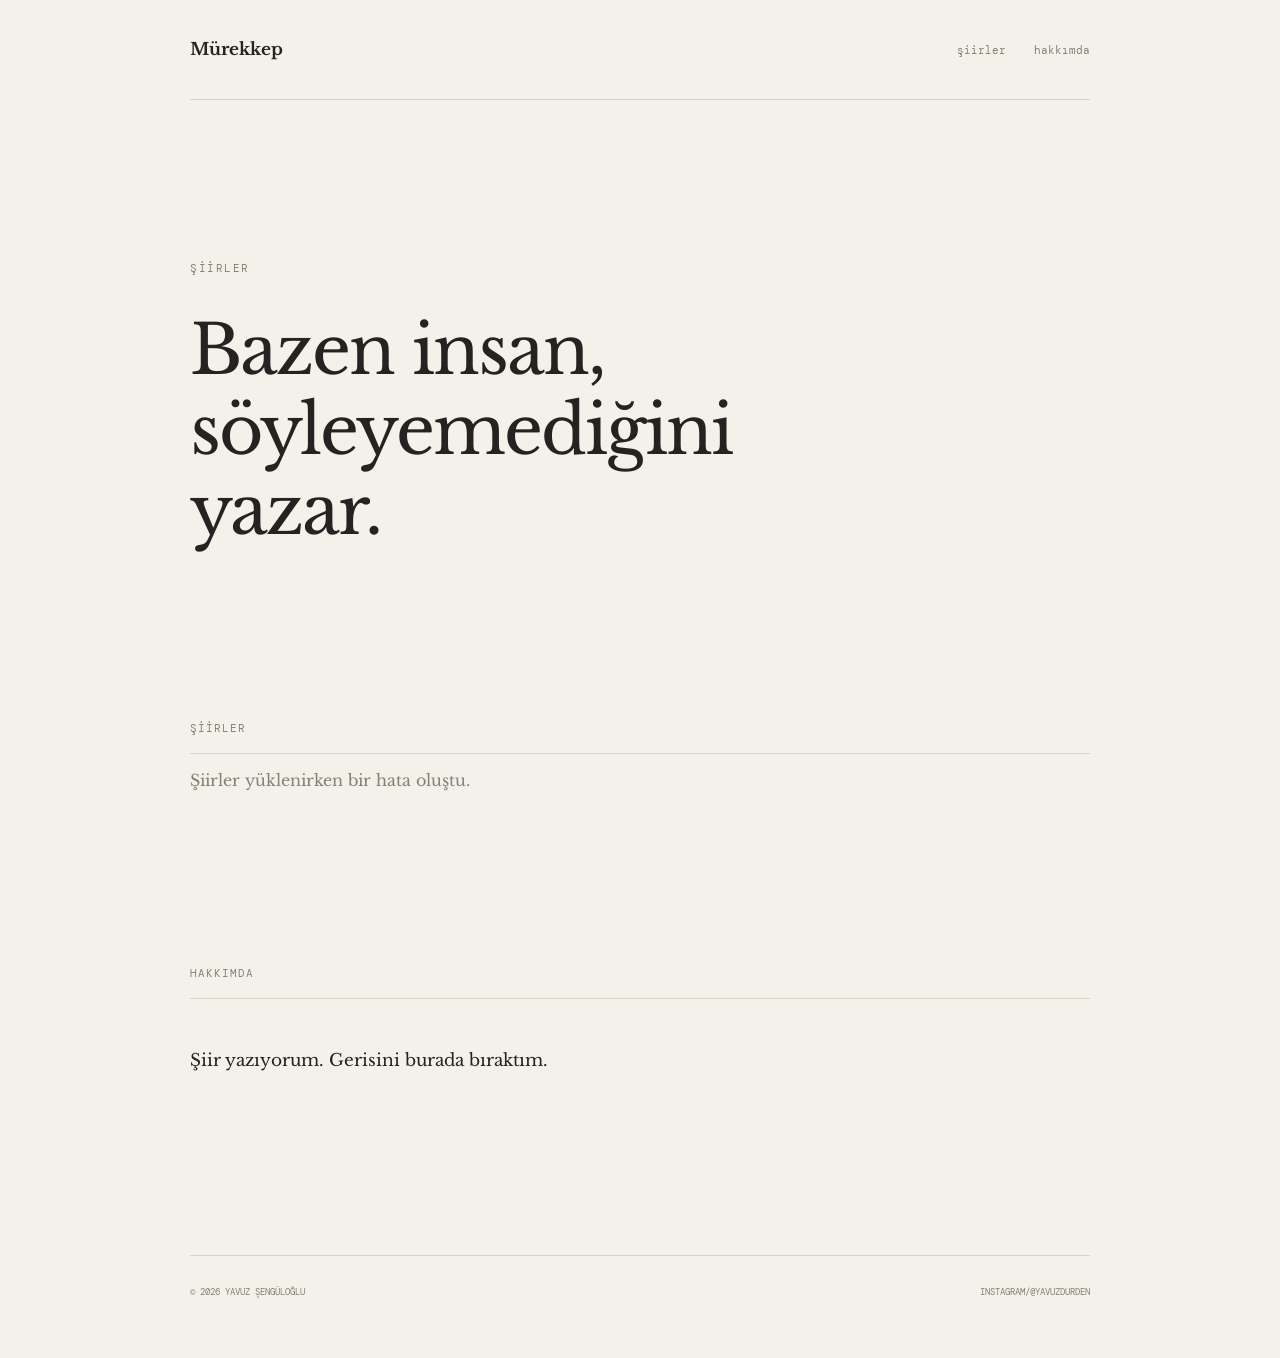
==== index.html @ 3bd0ef18 "Update placeholder text in index.html" ====
<!DOCTYPE html>
<html lang="tr">
<head>
    <meta charset="UTF-8">
    <meta name="viewport" content="width=device-width, initial-scale=1.0">

    <title>Mehmet — Şiirler</title>

    <link rel="stylesheet" href="style.css">
</head>

<body>

    <main class="container">

        <header>
            <a href="./" class="logo">Mürekkep</a>

            <nav>
                <a href="#siirler">şiirler</a>
                <a href="#hakkimda">hakkımda</a>
            </nav>
        </header>


        <section class="hero">

            <p class="eyebrow">Şiirler</p>

            <h1>
                Bazen insan,<br>
                söyleyemediğini yazar.
            </h1>

        </section>


        <section id="siirler" class="poems">

            <div class="section-title">
                <span>şiirler</span>
                <span id="poem-count"></span>
            </div>

            <div id="poem-list"></div>

        </section>


        <section id="poem-view" class="poem-view hidden">

            <button id="back-button">← şiirler</button>

            <article>

                <p class="poem-date" id="poem-date"></p>

                <h2 id="poem-title"></h2>

                <div id="poem-content" class="poem-content"></div>

            </article>

            <div class="poem-navigation">

                <button id="previous-button">← önceki</button>

                <button id="next-button">sonraki →</button>

            </div>

        </section>


        <section id="hakkimda" class="about">

            <div class="section-title">
                <span>hakkımda</span>
            </div>

            <p>
                Şiir yazıyorum.
                Gerisini burada bıraktım.
            </p>

        </section>


        <footer>
            <span>© 2026 Yavuz Şengüloğlu</span>
            <span>INSTAGRAM/@yavuzdurden</span>
        </footer>

    </main>

    <script src="script.js"></script>

</body>
</html>
---- style.css ----
@import url('https://fonts.googleapis.com/css2?family=DM+Mono:wght@400&family=Libre+Baskerville:wght@400;700&display=swap');


:root {
    --background: #f4f1eb;
    --text: #242321;
    --muted: #858078;
    --line: #d8d3ca;
}


* {
    box-sizing: border-box;
}


html {
    scroll-behavior: smooth;
}


body {
    margin: 0;

    background: var(--background);
    color: var(--text);

    font-family: "Libre Baskerville", Georgia, serif;

    -webkit-font-smoothing: antialiased;
}


.container {
    width: min(900px, calc(100% - 48px));
    margin: 0 auto;
}


/* HEADER */

header {
    height: 100px;

    display: flex;
    align-items: center;
    justify-content: space-between;

    border-bottom: 1px solid var(--line);
}


.logo {
    color: var(--text);
    text-decoration: none;

    font-size: 17px;
    font-weight: 700;
}


nav {
    display: flex;
    gap: 28px;
}


nav a {
    color: var(--muted);
    text-decoration: none;

    font-family: "DM Mono", monospace;
    font-size: 11px;

    transition: color 0.2s ease;
}


nav a:hover {
    color: var(--text);
}


/* HERO */

.hero {
    padding: 150px 0 170px;
}


.eyebrow {
    margin-bottom: 35px;

    color: var(--muted);

    font-family: "DM Mono", monospace;
    font-size: 11px;

    text-transform: uppercase;
    letter-spacing: 1.5px;
}


.hero h1 {
    max-width: 650px;

    margin: 0;

    font-size: clamp(38px, 6vw, 68px);
    line-height: 1.18;
    font-weight: 400;

    letter-spacing: -2px;
}


/* SECTION */

.section-title {
    display: flex;
    justify-content: space-between;

    padding-bottom: 18px;

    border-bottom: 1px solid var(--line);

    color: var(--muted);

    font-family: "DM Mono", monospace;
    font-size: 11px;

    text-transform: uppercase;
    letter-spacing: 1px;
}


/* POEM LIST */

.poems {
    padding-bottom: 160px;
}


.poem-item {
    display: flex;
    justify-content: space-between;
    align-items: baseline;

    padding: 28px 0;

    border-bottom: 1px solid var(--line);

    cursor: pointer;

    transition: opacity 0.2s ease;
}


.poem-item:hover {
    opacity: 0.55;
}


.poem-item h3 {
    margin: 0;

    font-size: 21px;
    font-weight: 400;
}


.poem-item span {
    color: var(--muted);

    font-family: "DM Mono", monospace;
    font-size: 10px;
}


/* POEM VIEW */

.poem-view {
    padding: 30px 0 160px;
}


.hidden {
    display: none;
}


#back-button {
    margin-bottom: 100px;

    padding: 0;

    border: 0;

    background: none;

    color: var(--muted);

    font-family: "DM Mono", monospace;
    font-size: 11px;

    cursor: pointer;
}


.poem-view article {
    max-width: 620px;
    margin: 0 auto;
}


.poem-date {
    margin-bottom: 35px;

    color: var(--muted);

    font-family: "DM Mono", monospace;
    font-size: 10px;
}


.poem-view h2 {
    margin: 0 0 60px;

    font-size: clamp(34px, 5vw, 52px);
    line-height: 1.2;
    font-weight: 400;
}


.poem-content {
    white-space: pre-line;

    font-size: 18px;
    line-height: 2.05;
}


.poem-navigation {
    max-width: 620px;

    margin: 120px auto 0;

    display: flex;
    justify-content: space-between;
}


.poem-navigation button {
    border: 0;
    background: none;

    color: var(--muted);

    font-family: "DM Mono", monospace;
    font-size: 10px;

    cursor: pointer;
}


.poem-navigation button:hover {
    color: var(--text);
}


/* ABOUT */

.about {
    padding-bottom: 160px;
}


.about p {
    max-width: 550px;

    margin-top: 45px;

    font-size: 17px;
    line-height: 2;
}


/* FOOTER */

footer {
    padding: 30px 0 60px;

    border-top: 1px solid var(--line);

    display: flex;
    justify-content: space-between;

    color: var(--muted);

    font-family: "DM Mono", monospace;
    font-size: 9px;

    text-transform: uppercase;
}


/* MOBILE */

@media (max-width: 600px) {

    .container {
        width: min(100% - 32px, 900px);
    }


    header {
        height: 80px;
    }


    .hero {
        padding: 100px 0 120px;
    }


    .hero h1 {
        letter-spacing: -1.5px;
    }


    .poem-item {
        gap: 20px;
    }


    .poem-item h3 {
        font-size: 17px;
    }


    .poem-content {
        font-size: 16px;
        line-height: 2;
    }


    footer {
        flex-direction: column;
        gap: 10px;
    }
}
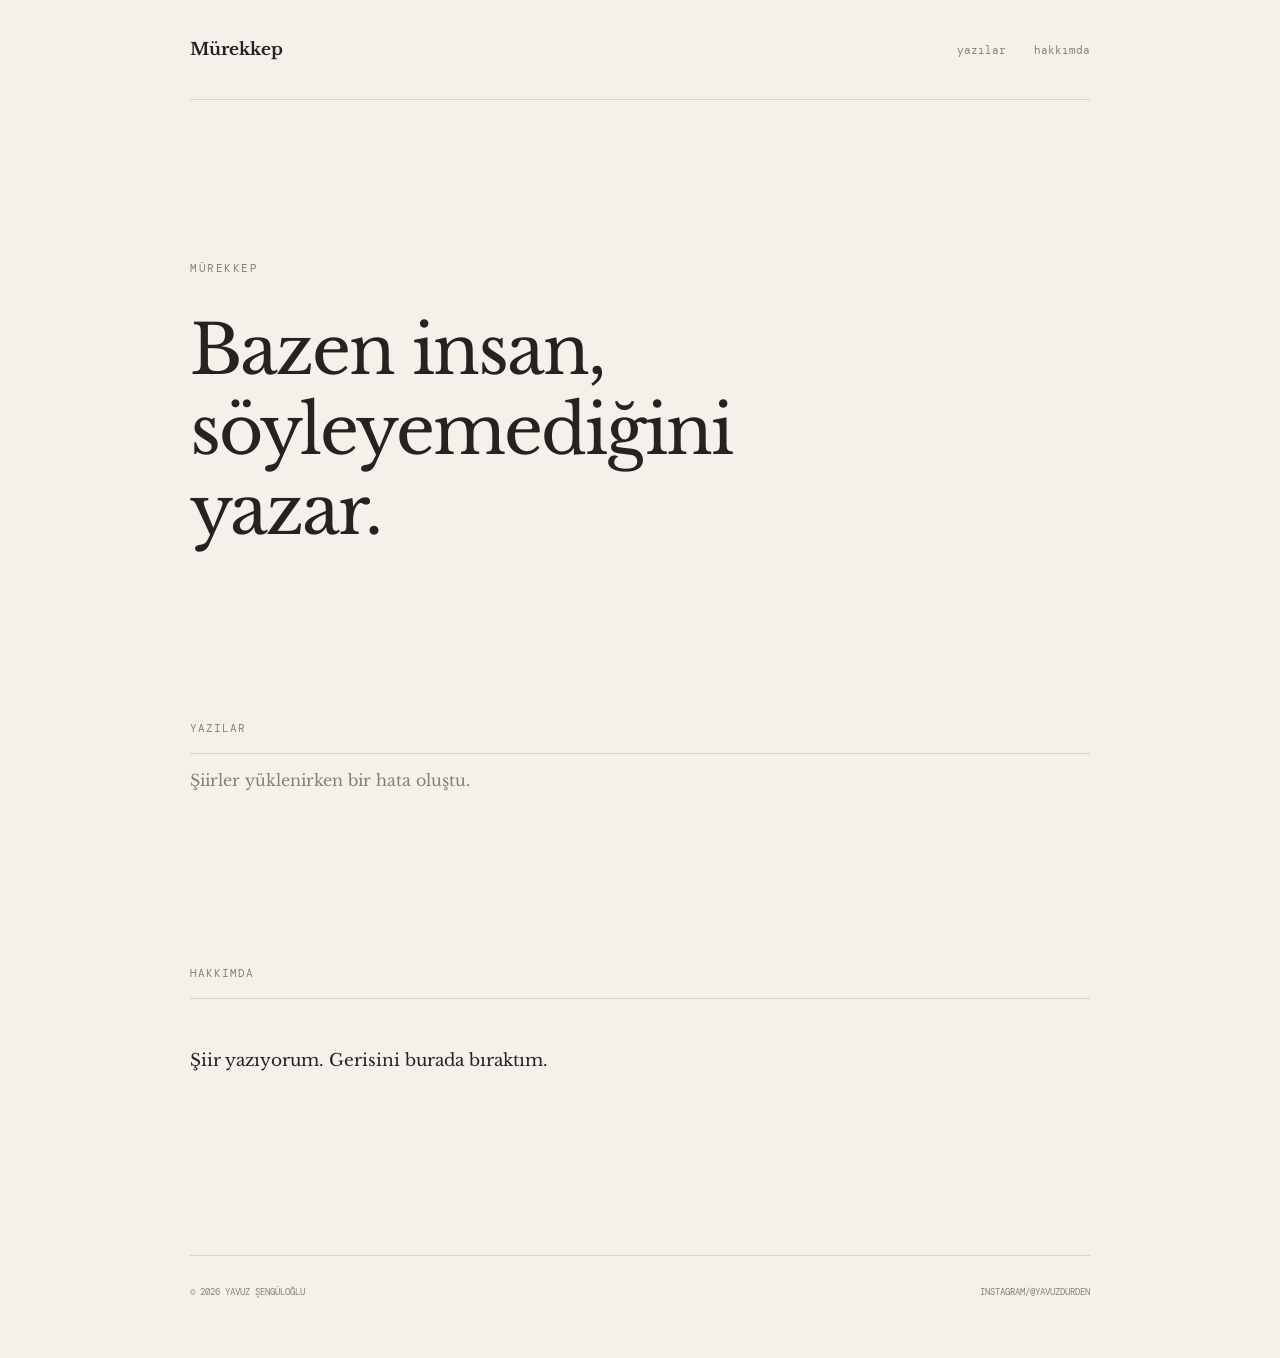
==== commit e4abd7dd: "Update page title and navigation text" ====
--- a/index.html
+++ b/index.html
@@ -4,7 +4,19 @@
     <meta charset="UTF-8">
     <meta name="viewport" content="width=device-width, initial-scale=1.0">
 
-    <title>Mehmet — Şiirler</title>
+    <title>Mürekkep</title>
+
+    <meta name="description" content="Bazı şeyler yazılınca hafifler.">
+
+    <meta property="og:type" content="website">
+    <meta property="og:title" content="Mürekkep">
+    <meta property="og:description" content="Bazı şeyler yazılınca hafifler.">
+    <meta property="og:url" content="https://ysenguloglu.github.io/">
+    <meta property="og:site_name" content="Mürekkep">
+
+    <meta name="twitter:card" content="summary">
+    <meta name="twitter:title" content="Mürekkep">
+    <meta name="twitter:description" content="Bazı şeyler yazılınca hafifler.">
 
     <link rel="stylesheet" href="style.css">
 </head>
@@ -17,7 +29,7 @@
             <a href="./" class="logo">Mürekkep</a>
 
             <nav>
-                <a href="#siirler">şiirler</a>
+                <a href="#siirler">yazılar</a>
                 <a href="#hakkimda">hakkımda</a>
             </nav>
         </header>
@@ -25,7 +37,7 @@
 
         <section class="hero">
 
-            <p class="eyebrow">Şiirler</p>
+            <p class="eyebrow">Mürekkep</p>
 
             <h1>
                 Bazen insan,<br>
@@ -38,7 +50,7 @@
         <section id="siirler" class="poems">
 
             <div class="section-title">
-                <span>şiirler</span>
+                <span>yazılar</span>
                 <span id="poem-count"></span>
             </div>
 
@@ -49,7 +61,7 @@
 
         <section id="poem-view" class="poem-view hidden">
 
-            <button id="back-button">← şiirler</button>
+            <button id="back-button">← yazılar</button>
 
             <article>
 
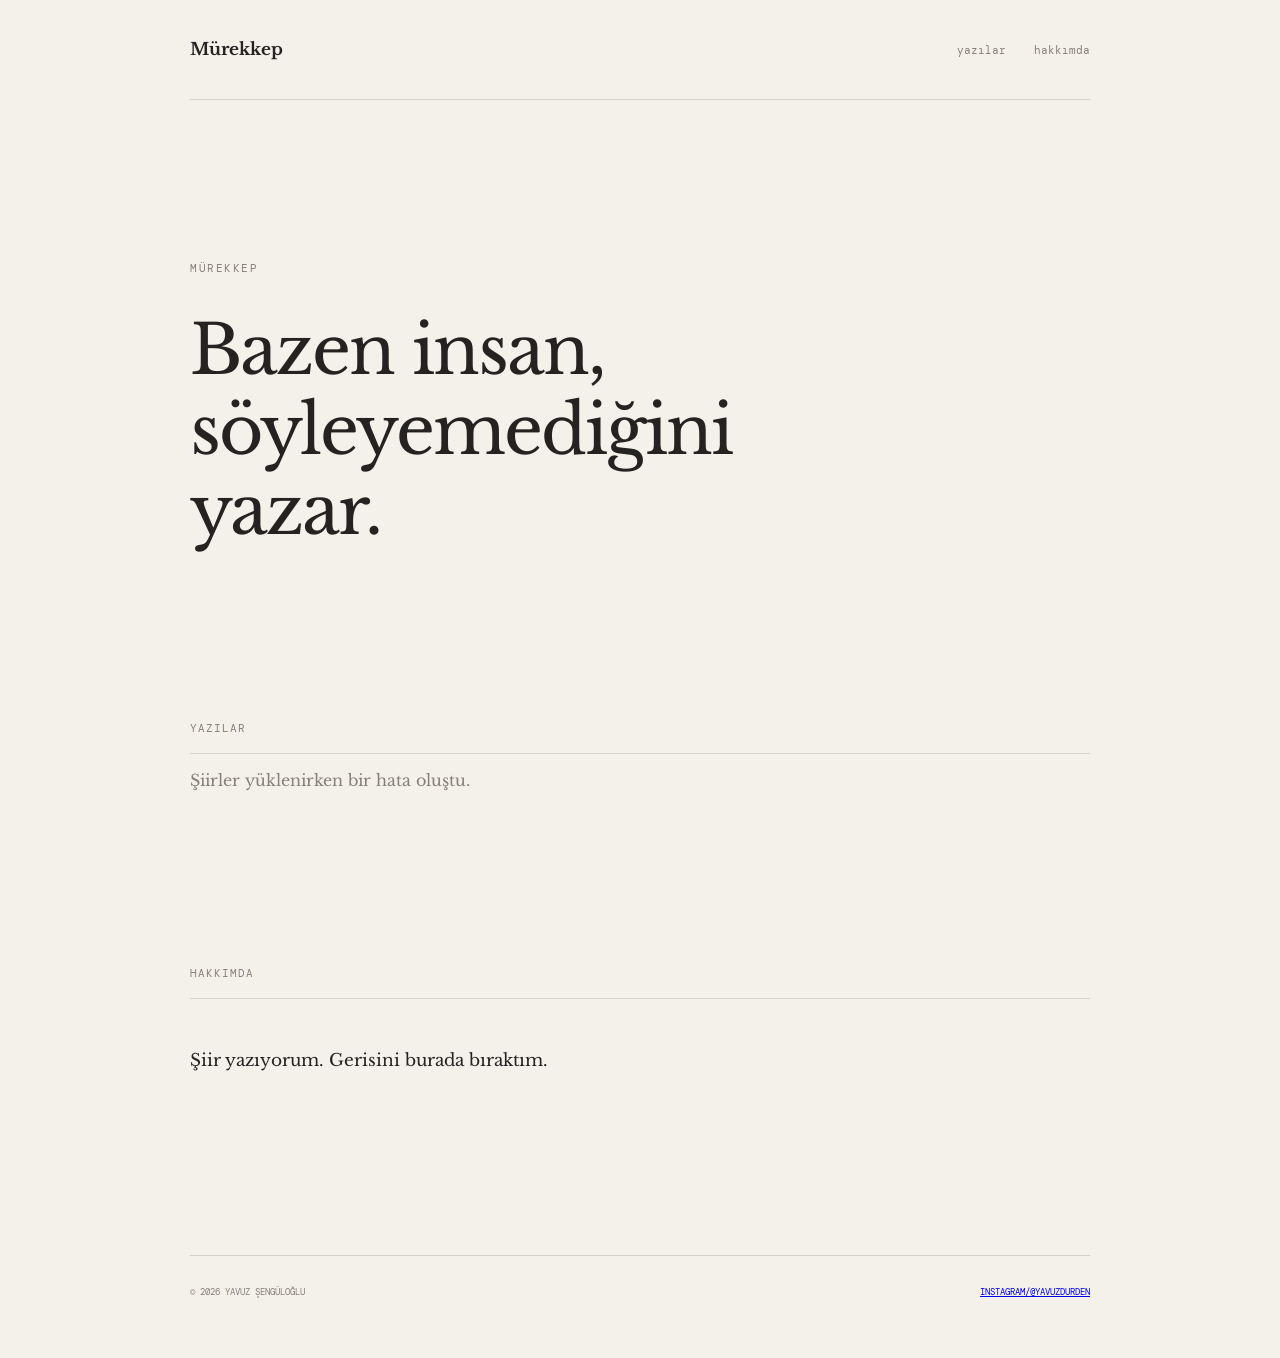
==== commit 49140c9f: "Update Instagram link in footer" ====
--- a/index.html
+++ b/index.html
@@ -100,7 +100,9 @@
 
         <footer>
             <span>© 2026 Yavuz Şengüloğlu</span>
-            <span>INSTAGRAM/@yavuzdurden</span>
+            <a href="https://www.instagram.com/yavuzdurden/" target="_blank" rel="noopener noreferrer">
+            INSTAGRAM/@YAVUZDURDEN
+            </a>
         </footer>
 
     </main>
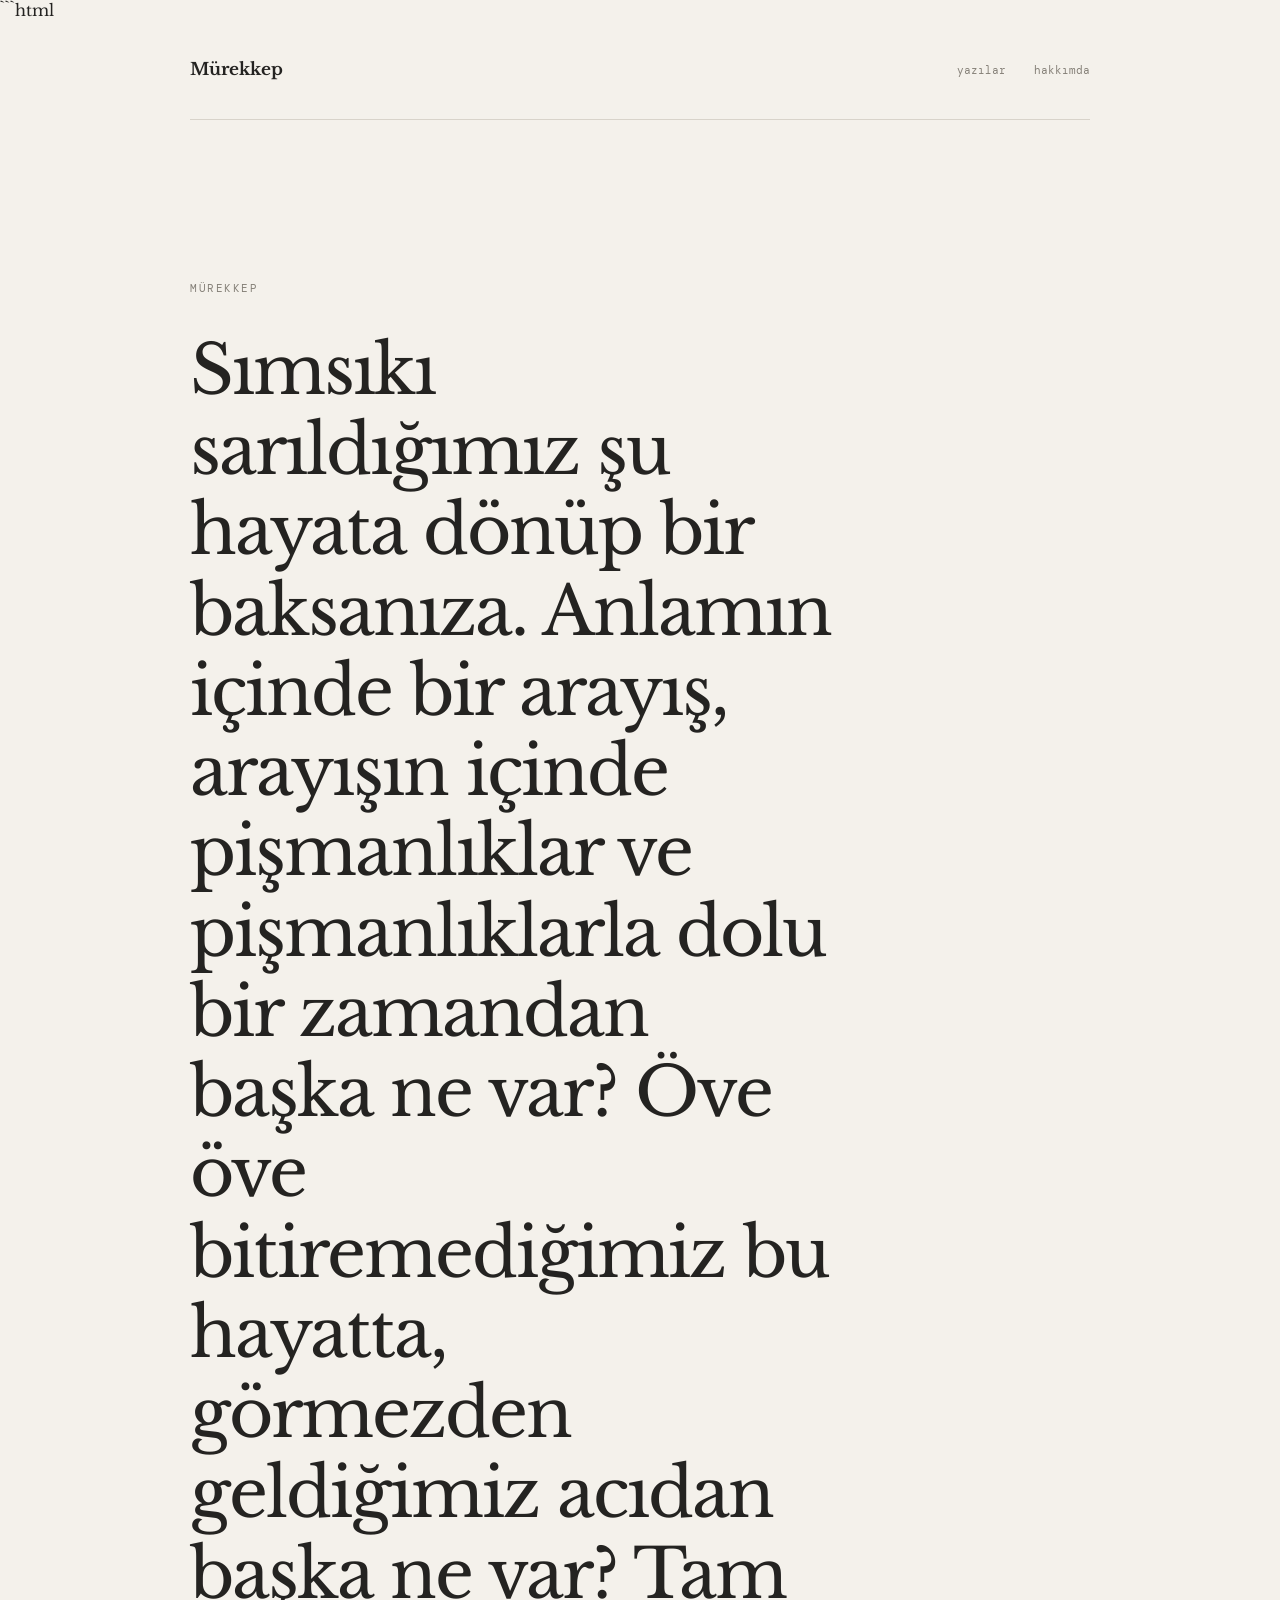
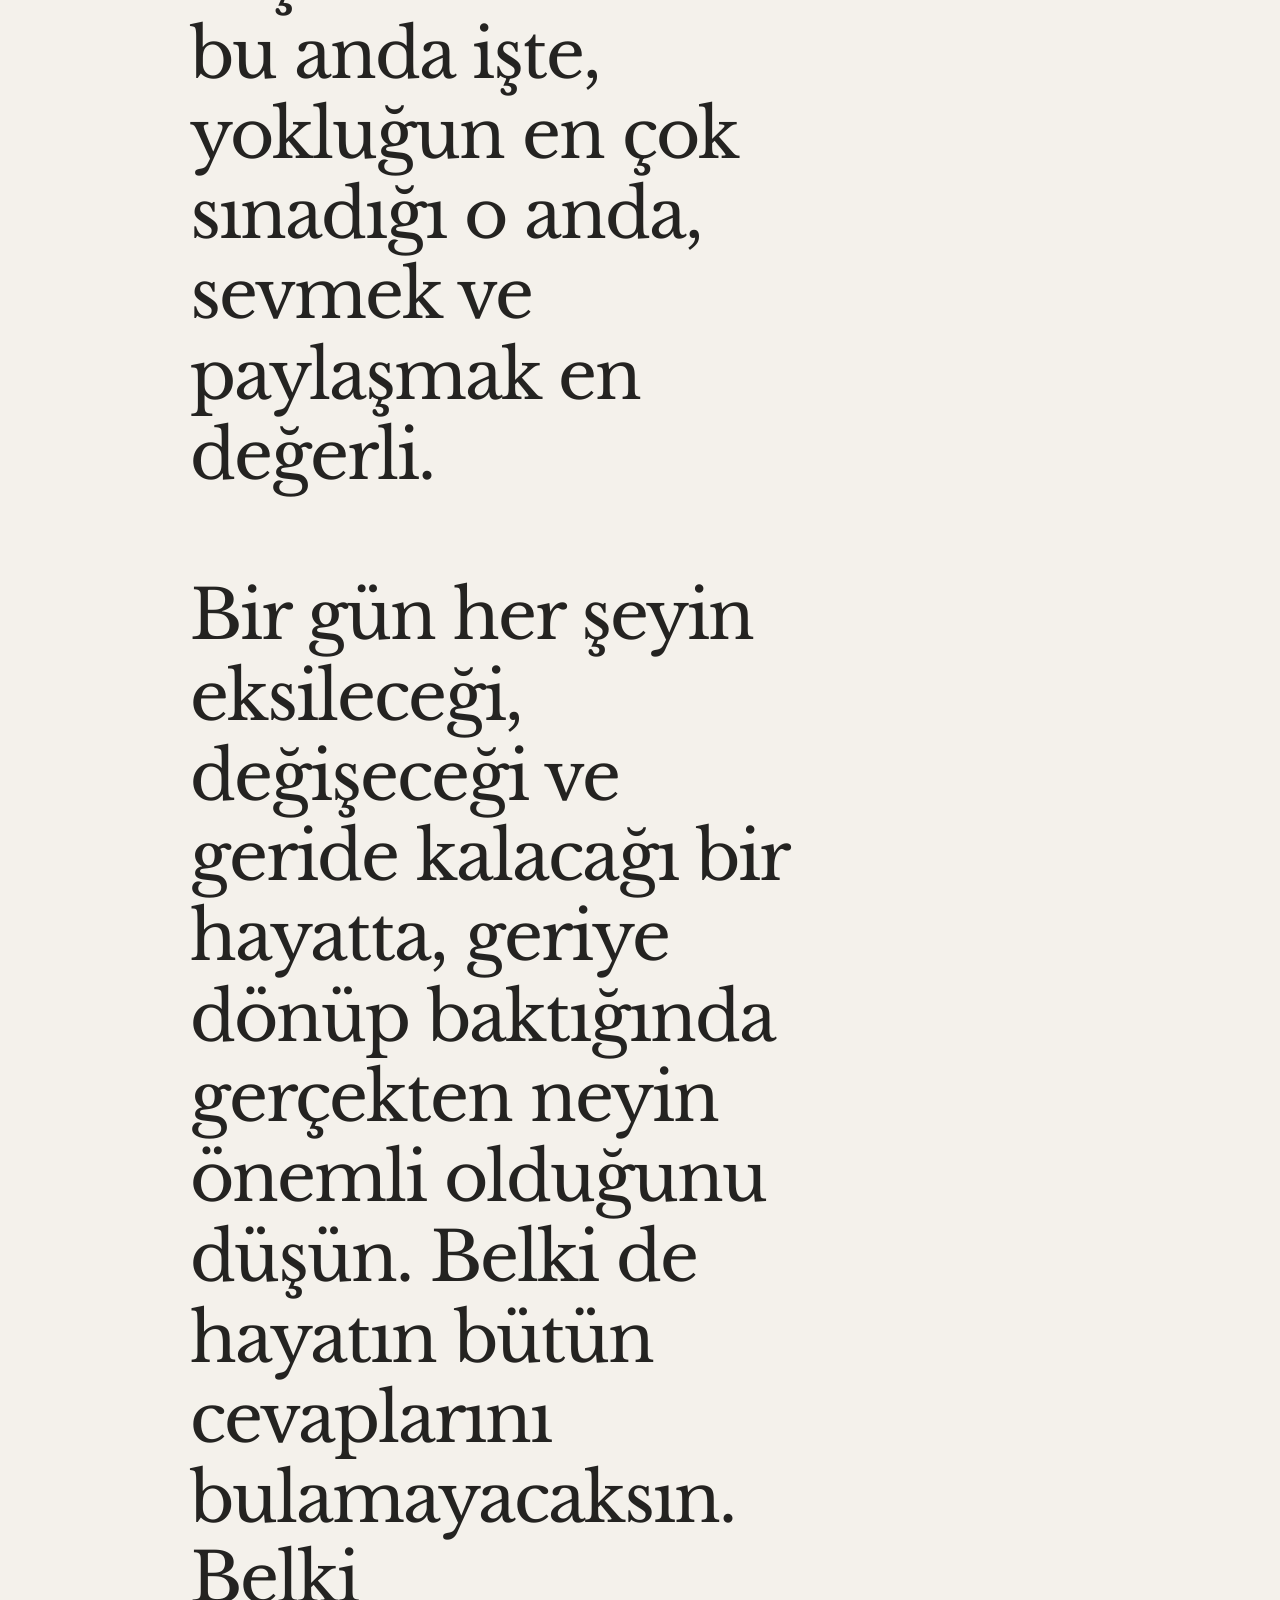
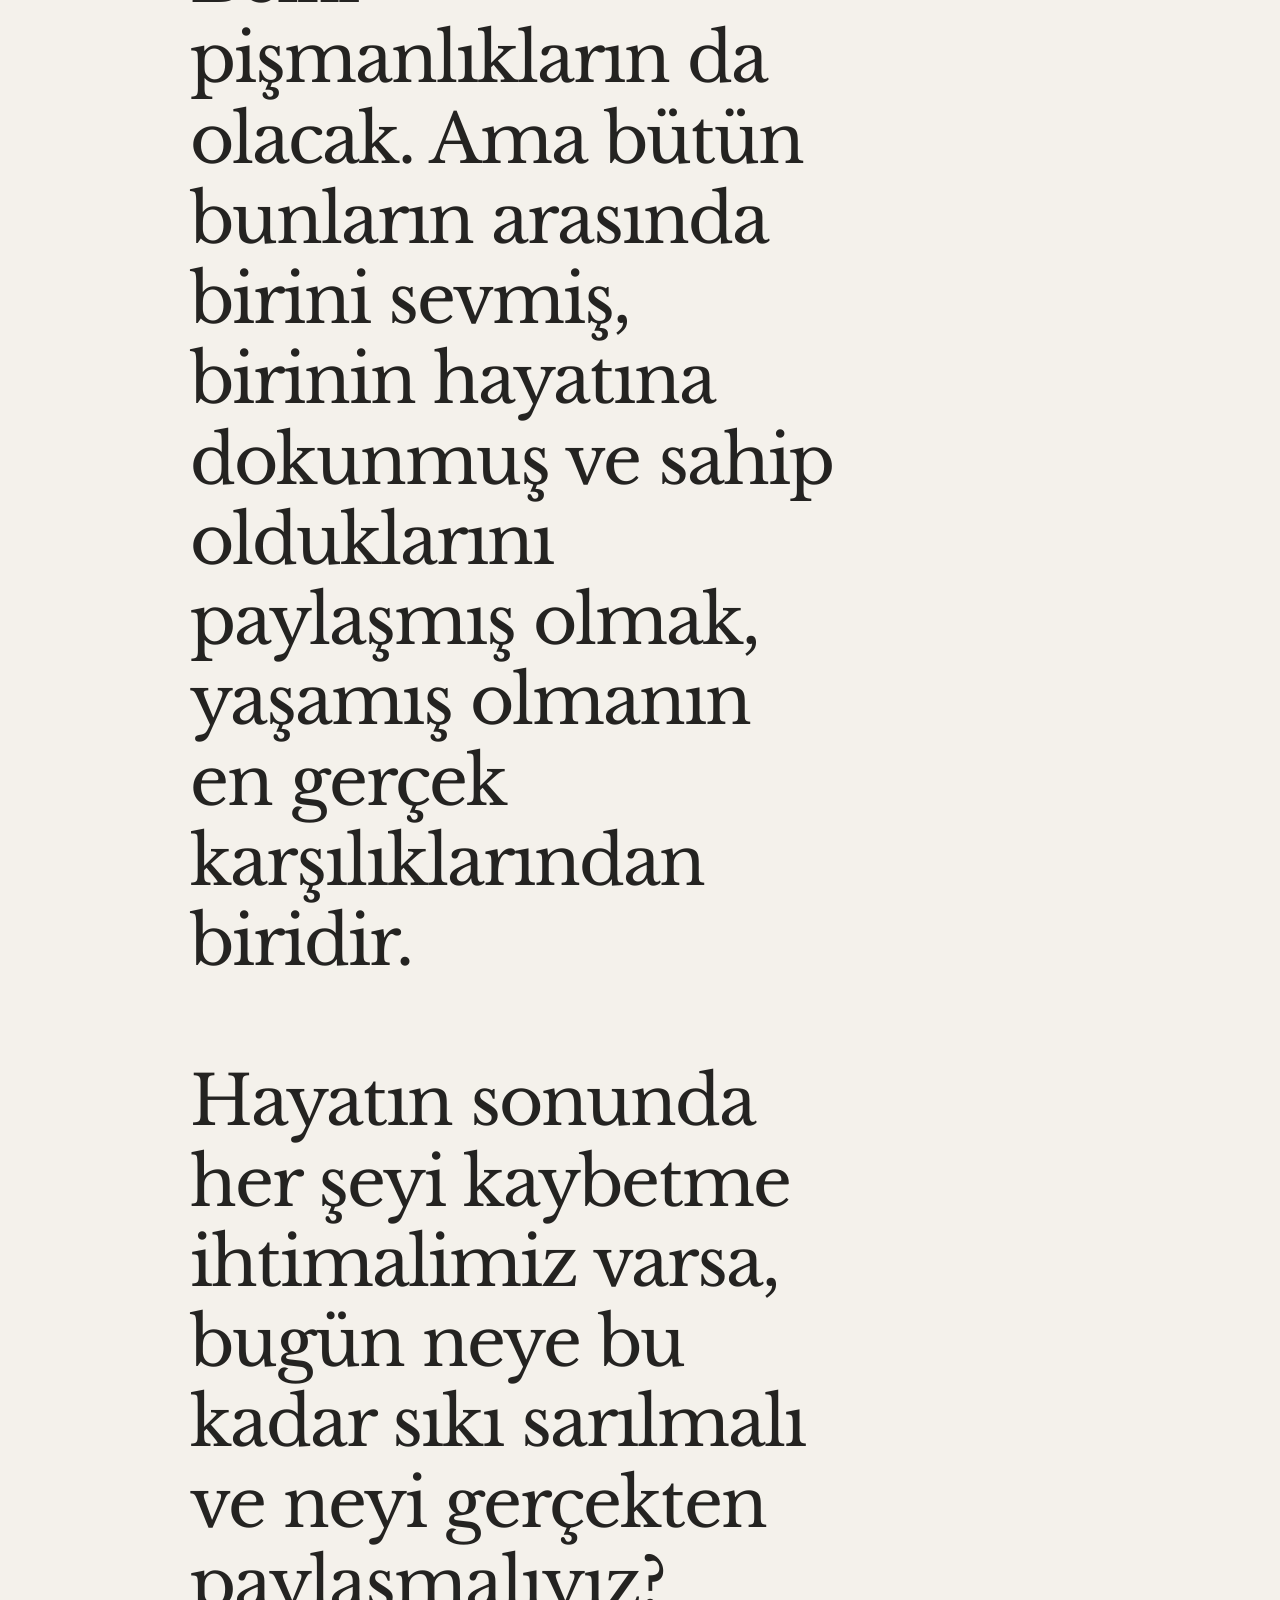
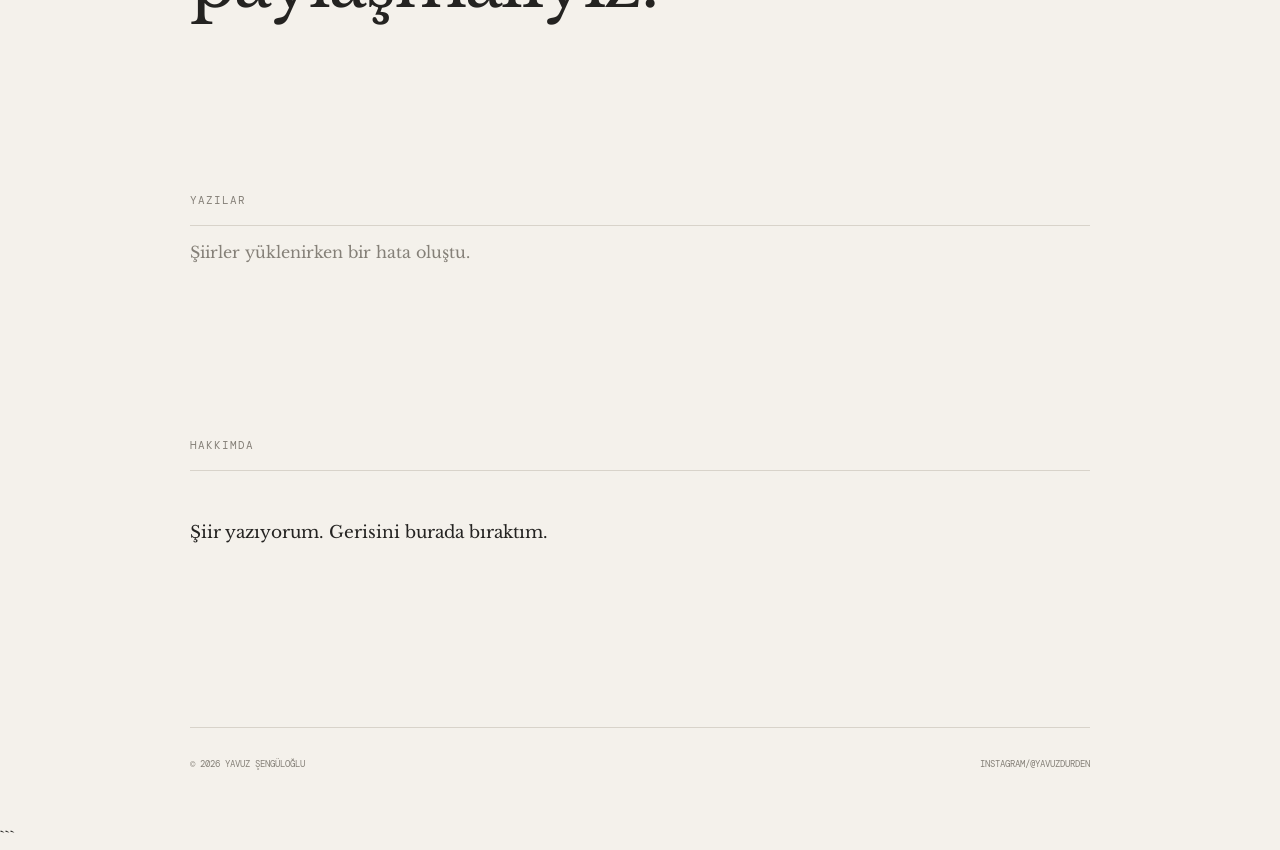
==== commit a8795d74: "Revise main heading content in index.html Updated the content of the main heading in index.html to r" ====
--- a/index.html
+++ b/index.html
@@ -1,3 +1,4 @@
+```html
 <!DOCTYPE html>
 <html lang="tr">
 <head>
@@ -40,8 +41,15 @@
             <p class="eyebrow">Mürekkep</p>
 
             <h1>
-                Bazen insan,<br>
-                söyleyemediğini yazar.
+                Sımsıkı sarıldığımız şu hayata dönüp bir baksanıza. Anlamın içinde bir arayış, arayışın içinde pişmanlıklar ve pişmanlıklarla dolu bir zamandan başka ne var? Öve öve bitiremediğimiz bu hayatta, görmezden geldiğimiz acıdan başka ne var? Tam bu anda işte, yokluğun en çok sınadığı o anda, sevmek ve paylaşmak en değerli.
+
+                <br><br>
+
+                Bir gün her şeyin eksileceği, değişeceği ve geride kalacağı bir hayatta, geriye dönüp baktığında gerçekten neyin önemli olduğunu düşün. Belki de hayatın bütün cevaplarını bulamayacaksın. Belki pişmanlıkların da olacak. Ama bütün bunların arasında birini sevmiş, birinin hayatına dokunmuş ve sahip olduklarını paylaşmış olmak, yaşamış olmanın en gerçek karşılıklarından biridir.
+
+                <br><br>
+
+                Hayatın sonunda her şeyi kaybetme ihtimalimiz varsa, bugün neye bu kadar sıkı sarılmalı ve neyi gerçekten paylaşmalıyız?
             </h1>
 
         </section>
@@ -111,3 +119,4 @@
 
 </body>
 </html>
+```
--- a/style.css
+++ b/style.css
@@ -349,3 +349,12 @@
         gap: 10px;
     }
 }
+    
+    footer a {
+        color: inherit;
+        text-decoration: none;
+}
+
+    footer a:hover {
+        opacity: 0.6;
+}
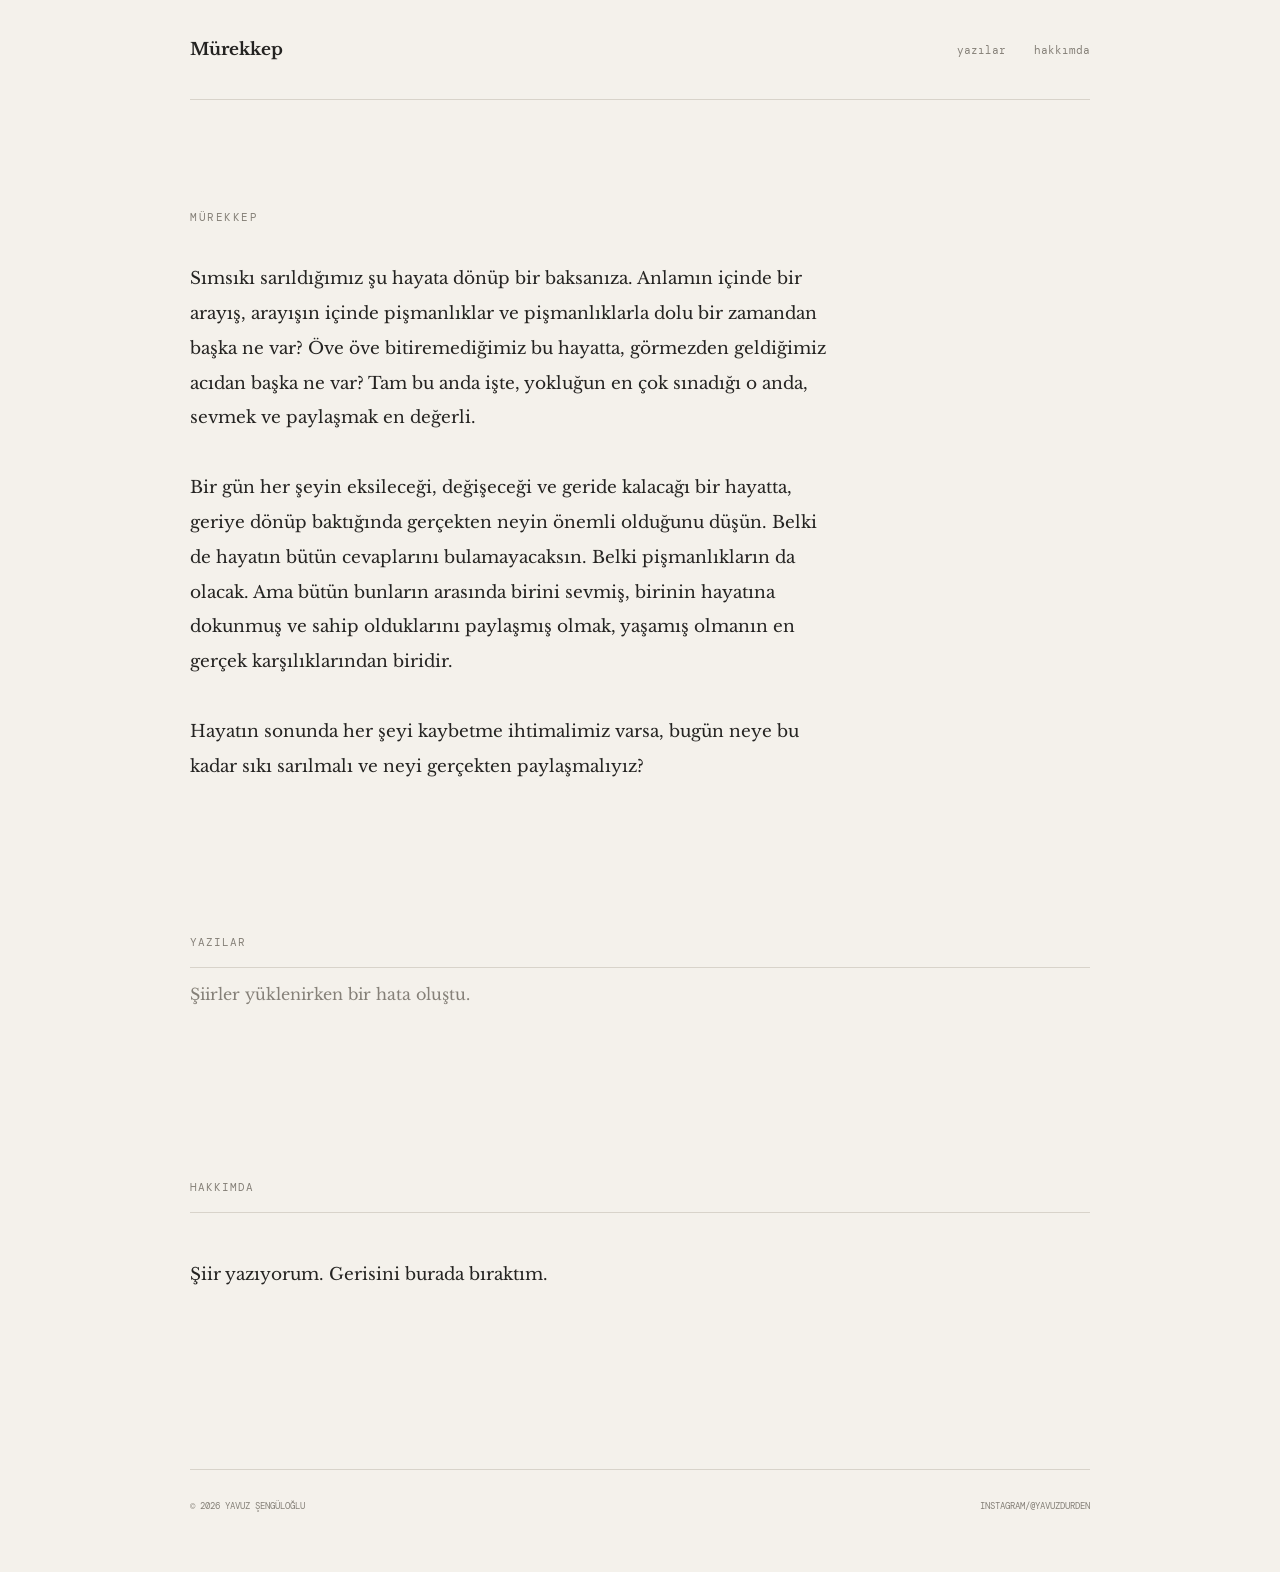
==== commit 0dd46f14: "Fix HTML structure by removing code block formatting" ====
--- a/index.html
+++ b/index.html
@@ -1,4 +1,3 @@
-```html
 <!DOCTYPE html>
 <html lang="tr">
 <head>
@@ -119,4 +118,3 @@
 
 </body>
 </html>
-```
--- a/style.css
+++ b/style.css
@@ -1,3 +1,4 @@
+
 @import url('https://fonts.googleapis.com/css2?family=DM+Mono:wght@400&family=Libre+Baskerville:wght@400;700&display=swap');
 
 
@@ -21,12 +22,9 @@
 
 body {
     margin: 0;
-
     background: var(--background);
     color: var(--text);
-
     font-family: "Libre Baskerville", Georgia, serif;
-
     -webkit-font-smoothing: antialiased;
 }
 
@@ -41,11 +39,9 @@
 
 header {
     height: 100px;
-
     display: flex;
     align-items: center;
     justify-content: space-between;
-
     border-bottom: 1px solid var(--line);
 }
 
@@ -53,7 +49,6 @@
 .logo {
     color: var(--text);
     text-decoration: none;
-
     font-size: 17px;
     font-weight: 700;
 }
@@ -68,10 +63,8 @@
 nav a {
     color: var(--muted);
     text-decoration: none;
-
     font-family: "DM Mono", monospace;
     font-size: 11px;
-
     transition: color 0.2s ease;
 }
 
@@ -84,18 +77,15 @@
 /* HERO */
 
 .hero {
-    padding: 150px 0 170px;
+    padding: 110px 0 150px;
 }
 
 
 .eyebrow {
-    margin-bottom: 35px;
-
-    color: var(--muted);
-
+    margin: 0 0 38px;
+    color: var(--muted);
     font-family: "DM Mono", monospace;
     font-size: 11px;
-
     text-transform: uppercase;
     letter-spacing: 1.5px;
 }
@@ -103,14 +93,11 @@
 
 .hero h1 {
     max-width: 650px;
-
     margin: 0;
-
-    font-size: clamp(38px, 6vw, 68px);
-    line-height: 1.18;
+    font-size: 17px;
+    line-height: 2.05;
     font-weight: 400;
-
-    letter-spacing: -2px;
+    letter-spacing: 0;
 }
 
 
@@ -119,16 +106,11 @@
 .section-title {
     display: flex;
     justify-content: space-between;
-
     padding-bottom: 18px;
-
     border-bottom: 1px solid var(--line);
-
-    color: var(--muted);
-
+    color: var(--muted);
     font-family: "DM Mono", monospace;
     font-size: 11px;
-
     text-transform: uppercase;
     letter-spacing: 1px;
 }
@@ -145,13 +127,9 @@
     display: flex;
     justify-content: space-between;
     align-items: baseline;
-
     padding: 28px 0;
-
     border-bottom: 1px solid var(--line);
-
     cursor: pointer;
-
     transition: opacity 0.2s ease;
 }
 
@@ -163,7 +141,6 @@
 
 .poem-item h3 {
     margin: 0;
-
     font-size: 21px;
     font-weight: 400;
 }
@@ -171,7 +148,6 @@
 
 .poem-item span {
     color: var(--muted);
-
     font-family: "DM Mono", monospace;
     font-size: 10px;
 }
@@ -191,18 +167,12 @@
 
 #back-button {
     margin-bottom: 100px;
-
     padding: 0;
-
     border: 0;
-
     background: none;
-
-    color: var(--muted);
-
+    color: var(--muted);
     font-family: "DM Mono", monospace;
     font-size: 11px;
-
     cursor: pointer;
 }
 
@@ -215,9 +185,7 @@
 
 .poem-date {
     margin-bottom: 35px;
-
-    color: var(--muted);
-
+    color: var(--muted);
     font-family: "DM Mono", monospace;
     font-size: 10px;
 }
@@ -225,7 +193,6 @@
 
 .poem-view h2 {
     margin: 0 0 60px;
-
     font-size: clamp(34px, 5vw, 52px);
     line-height: 1.2;
     font-weight: 400;
@@ -234,7 +201,6 @@
 
 .poem-content {
     white-space: pre-line;
-
     font-size: 18px;
     line-height: 2.05;
 }
@@ -242,9 +208,7 @@
 
 .poem-navigation {
     max-width: 620px;
-
     margin: 120px auto 0;
-
     display: flex;
     justify-content: space-between;
 }
@@ -253,12 +217,9 @@
 .poem-navigation button {
     border: 0;
     background: none;
-
-    color: var(--muted);
-
+    color: var(--muted);
     font-family: "DM Mono", monospace;
     font-size: 10px;
-
     cursor: pointer;
 }
 
@@ -277,9 +238,7 @@
 
 .about p {
     max-width: 550px;
-
     margin-top: 45px;
-
     font-size: 17px;
     line-height: 2;
 }
@@ -289,27 +248,33 @@
 
 footer {
     padding: 30px 0 60px;
-
     border-top: 1px solid var(--line);
-
-    display: flex;
-    justify-content: space-between;
-
-    color: var(--muted);
-
+    display: flex;
+    justify-content: space-between;
+    color: var(--muted);
     font-family: "DM Mono", monospace;
     font-size: 9px;
-
     text-transform: uppercase;
 }
 
 
+footer a {
+    color: inherit;
+    text-decoration: none;
+}
+
+
+footer a:hover {
+    opacity: 0.6;
+}
+
+
 /* MOBILE */
 
 @media (max-width: 600px) {
 
     .container {
-        width: min(100% - 32px, 900px);
+        width: calc(100% - 32px);
     }
 
 
@@ -318,13 +283,30 @@
     }
 
 
+    nav {
+        gap: 18px;
+    }
+
+
     .hero {
-        padding: 100px 0 120px;
+        padding: 80px 0 100px;
+    }
+
+
+    .eyebrow {
+        margin-bottom: 30px;
     }
 
 
     .hero h1 {
-        letter-spacing: -1.5px;
+        font-size: 15px;
+        line-height: 2;
+        letter-spacing: 0;
+    }
+
+
+    .poems {
+        padding-bottom: 120px;
     }
 
 
@@ -344,17 +326,28 @@
     }
 
 
+    .poem-view article {
+        max-width: 100%;
+    }
+
+
+    #back-button {
+        margin-bottom: 70px;
+    }
+
+
+    .poem-navigation {
+        margin-top: 80px;
+    }
+
+
+    .about {
+        padding-bottom: 120px;
+    }
+
+
     footer {
         flex-direction: column;
-        gap: 10px;
-    }
-}
-    
-    footer a {
-        color: inherit;
-        text-decoration: none;
-}
-
-    footer a:hover {
-        opacity: 0.6;
-}
+        gap: 12px;
+    }
+}
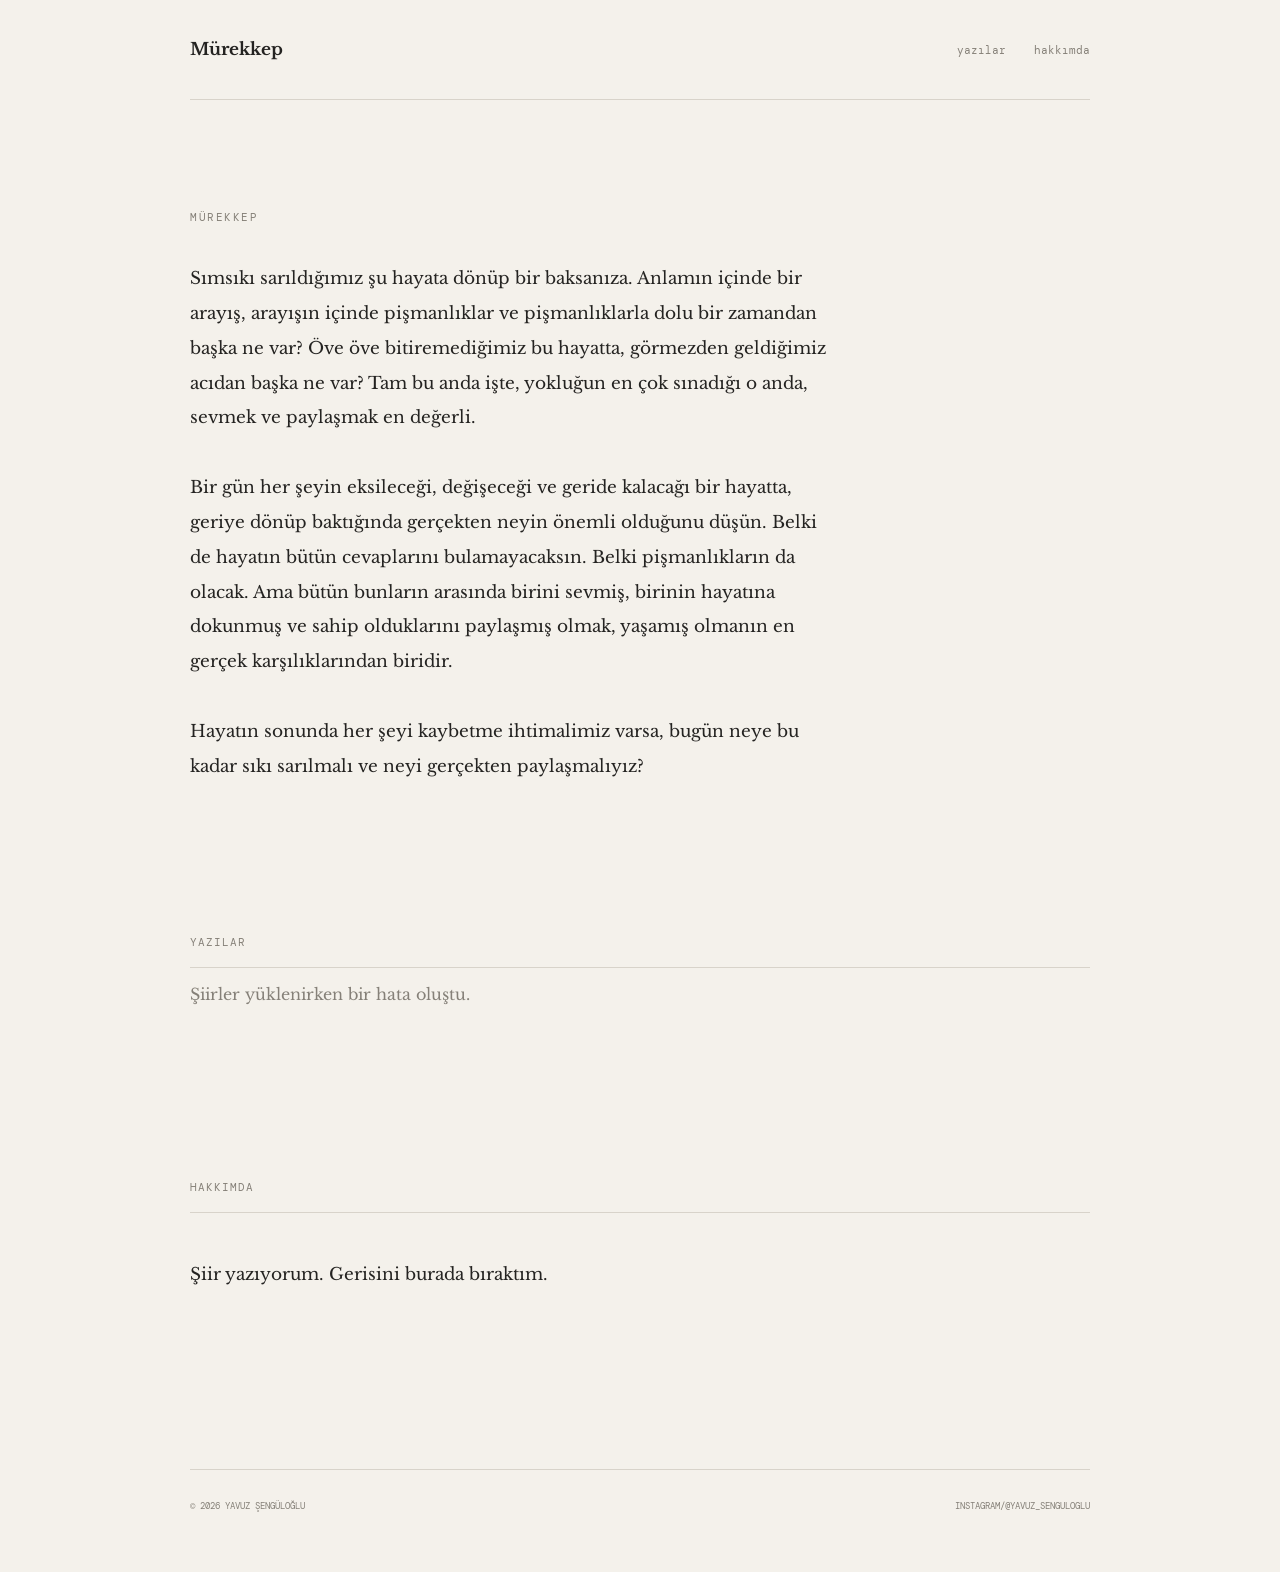
==== commit 2fe99c4a: "Update Instagram handle in footer" ====
--- a/index.html
+++ b/index.html
@@ -107,8 +107,8 @@
 
         <footer>
             <span>© 2026 Yavuz Şengüloğlu</span>
-            <a href="https://www.instagram.com/yavuzdurden/" target="_blank" rel="noopener noreferrer">
-            INSTAGRAM/@YAVUZDURDEN
+            <a href="https://www.instagram.com/yavuz_senguloglu/" target="_blank" rel="noopener noreferrer">
+            INSTAGRAM/@YAVUZ_SENGULOGLU
             </a>
         </footer>
 
